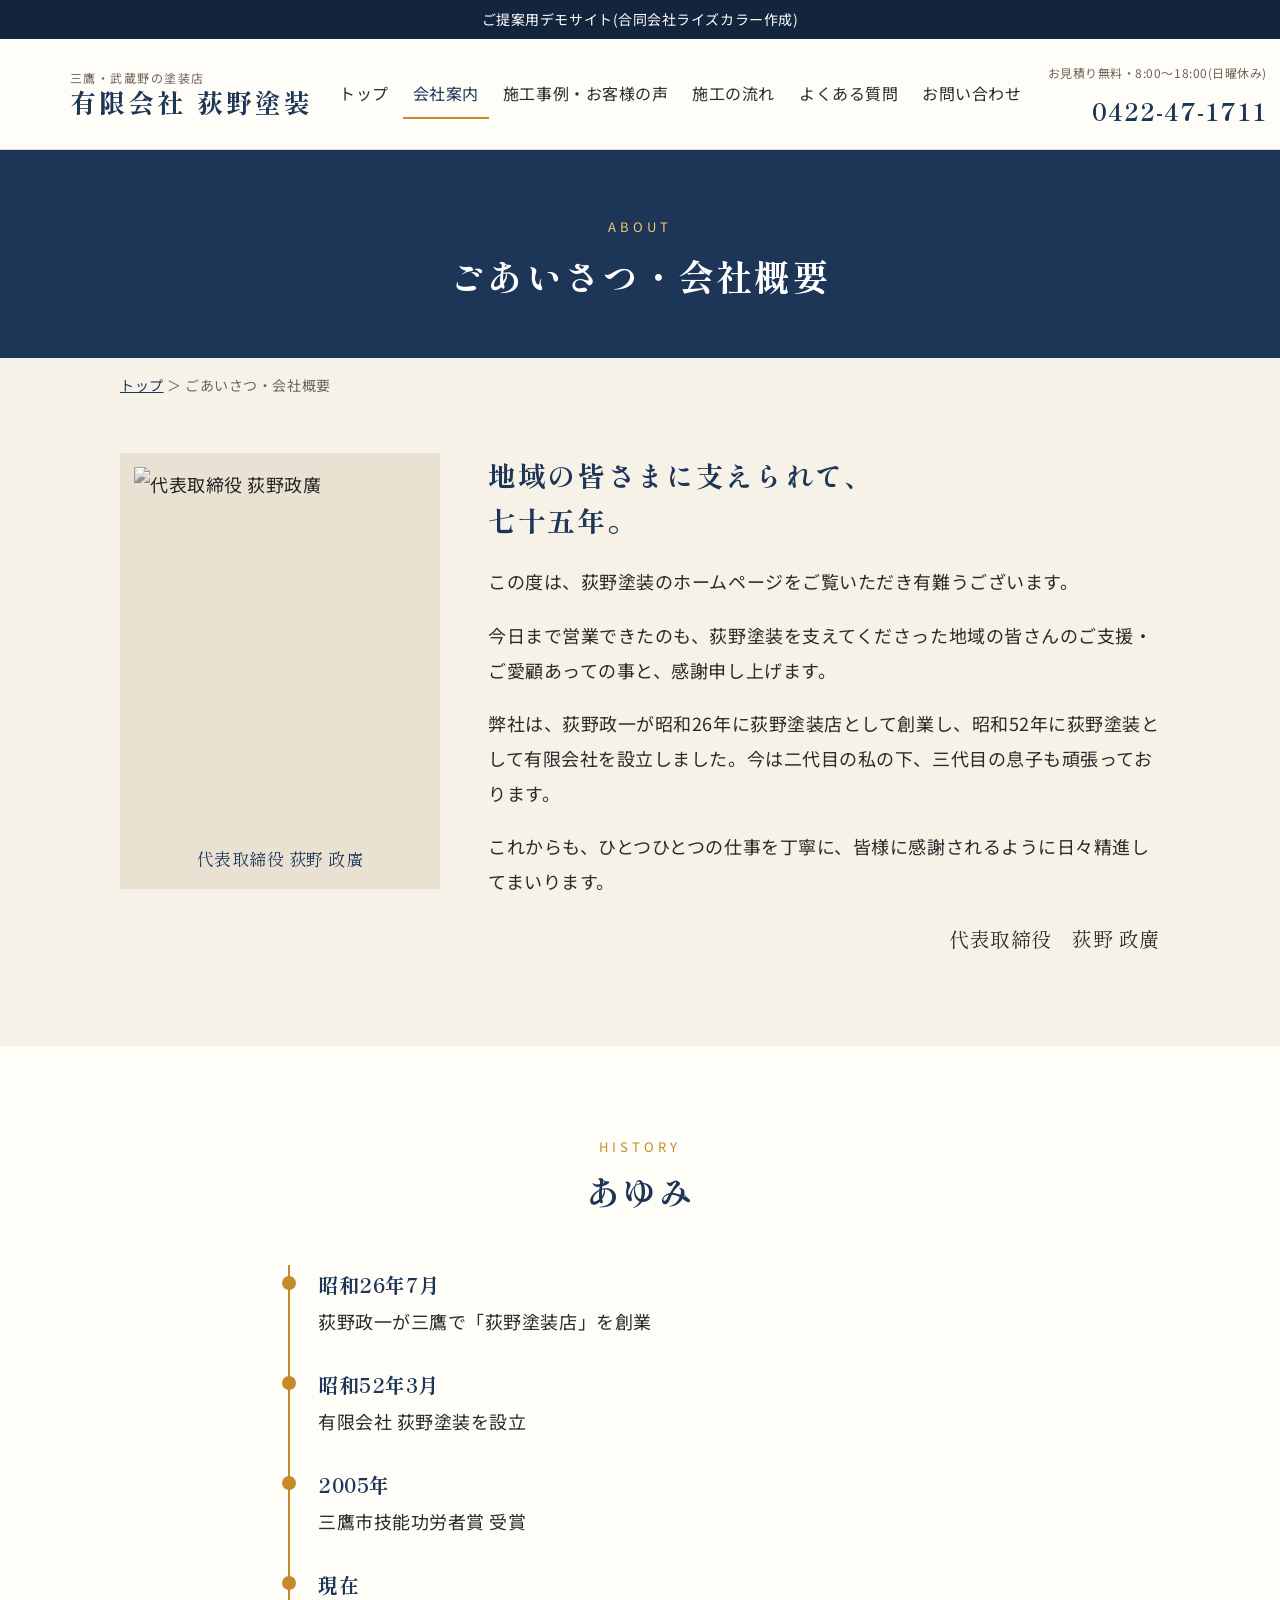
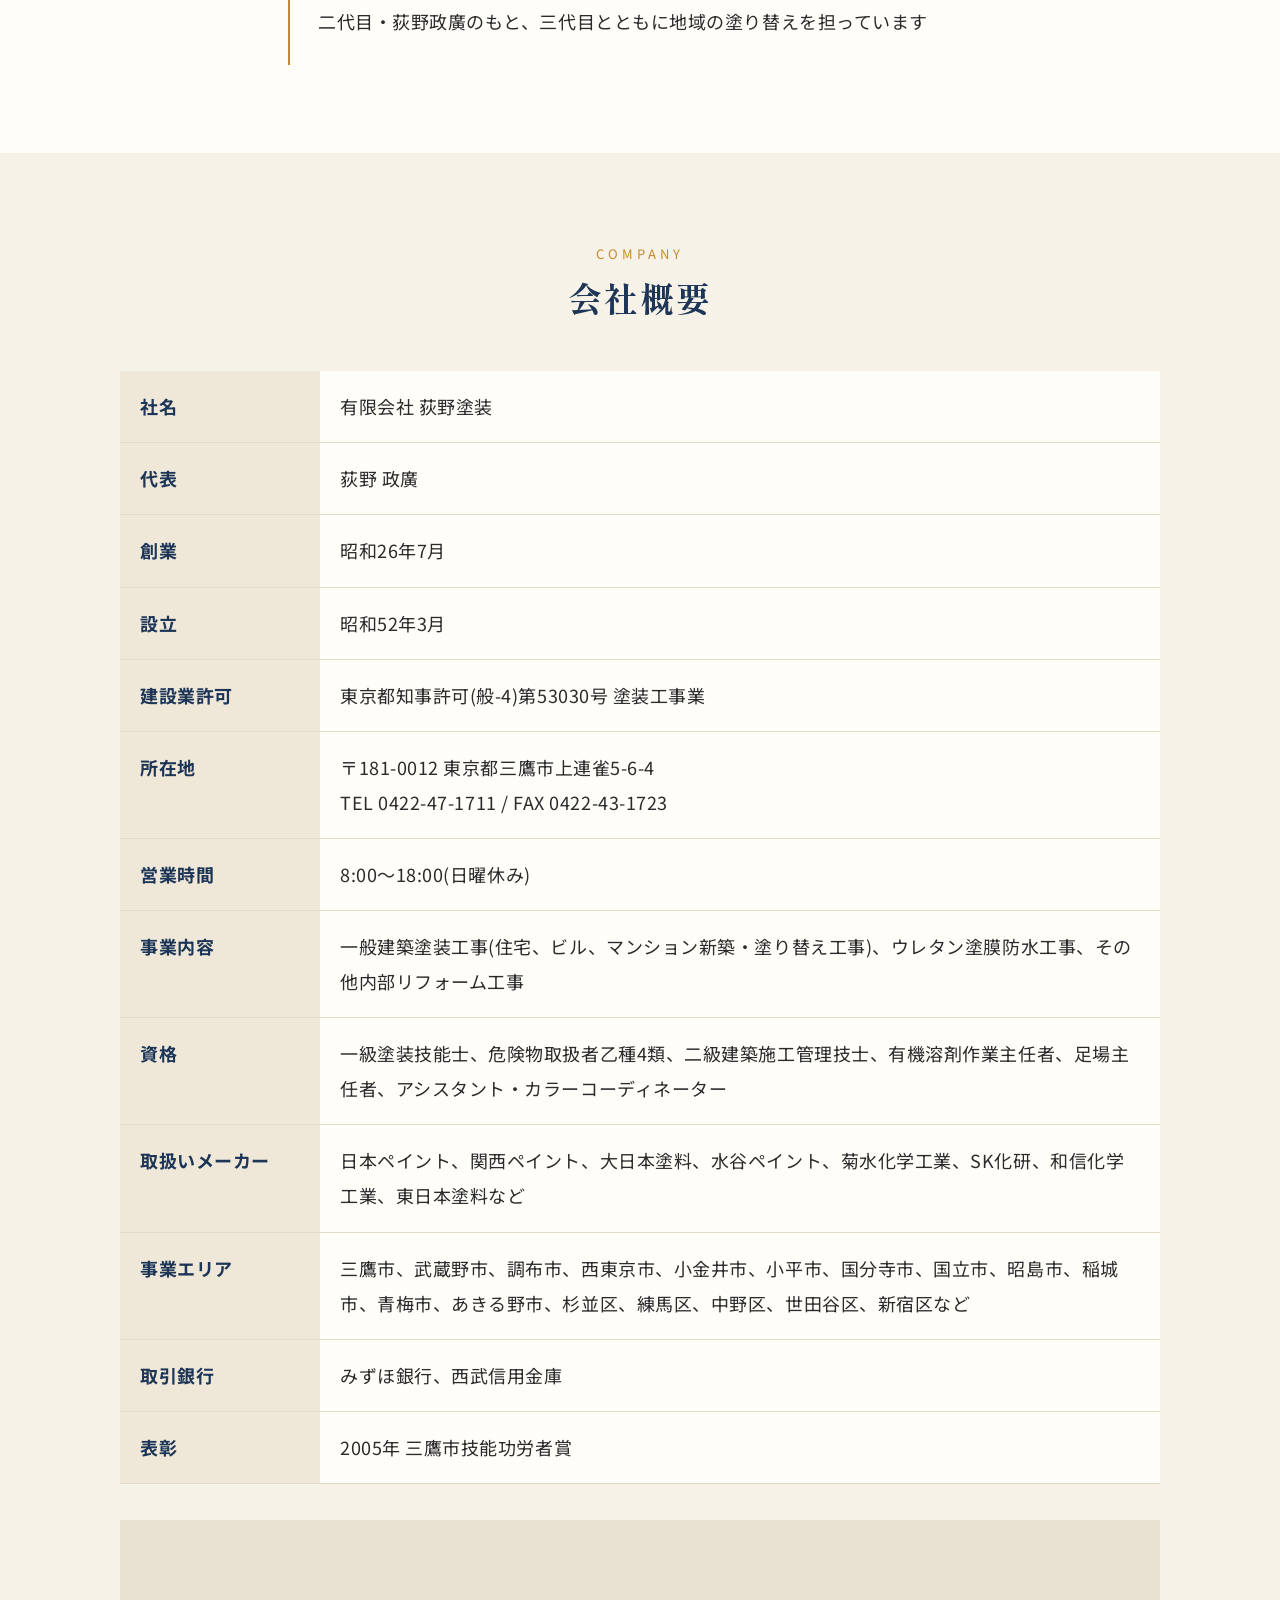
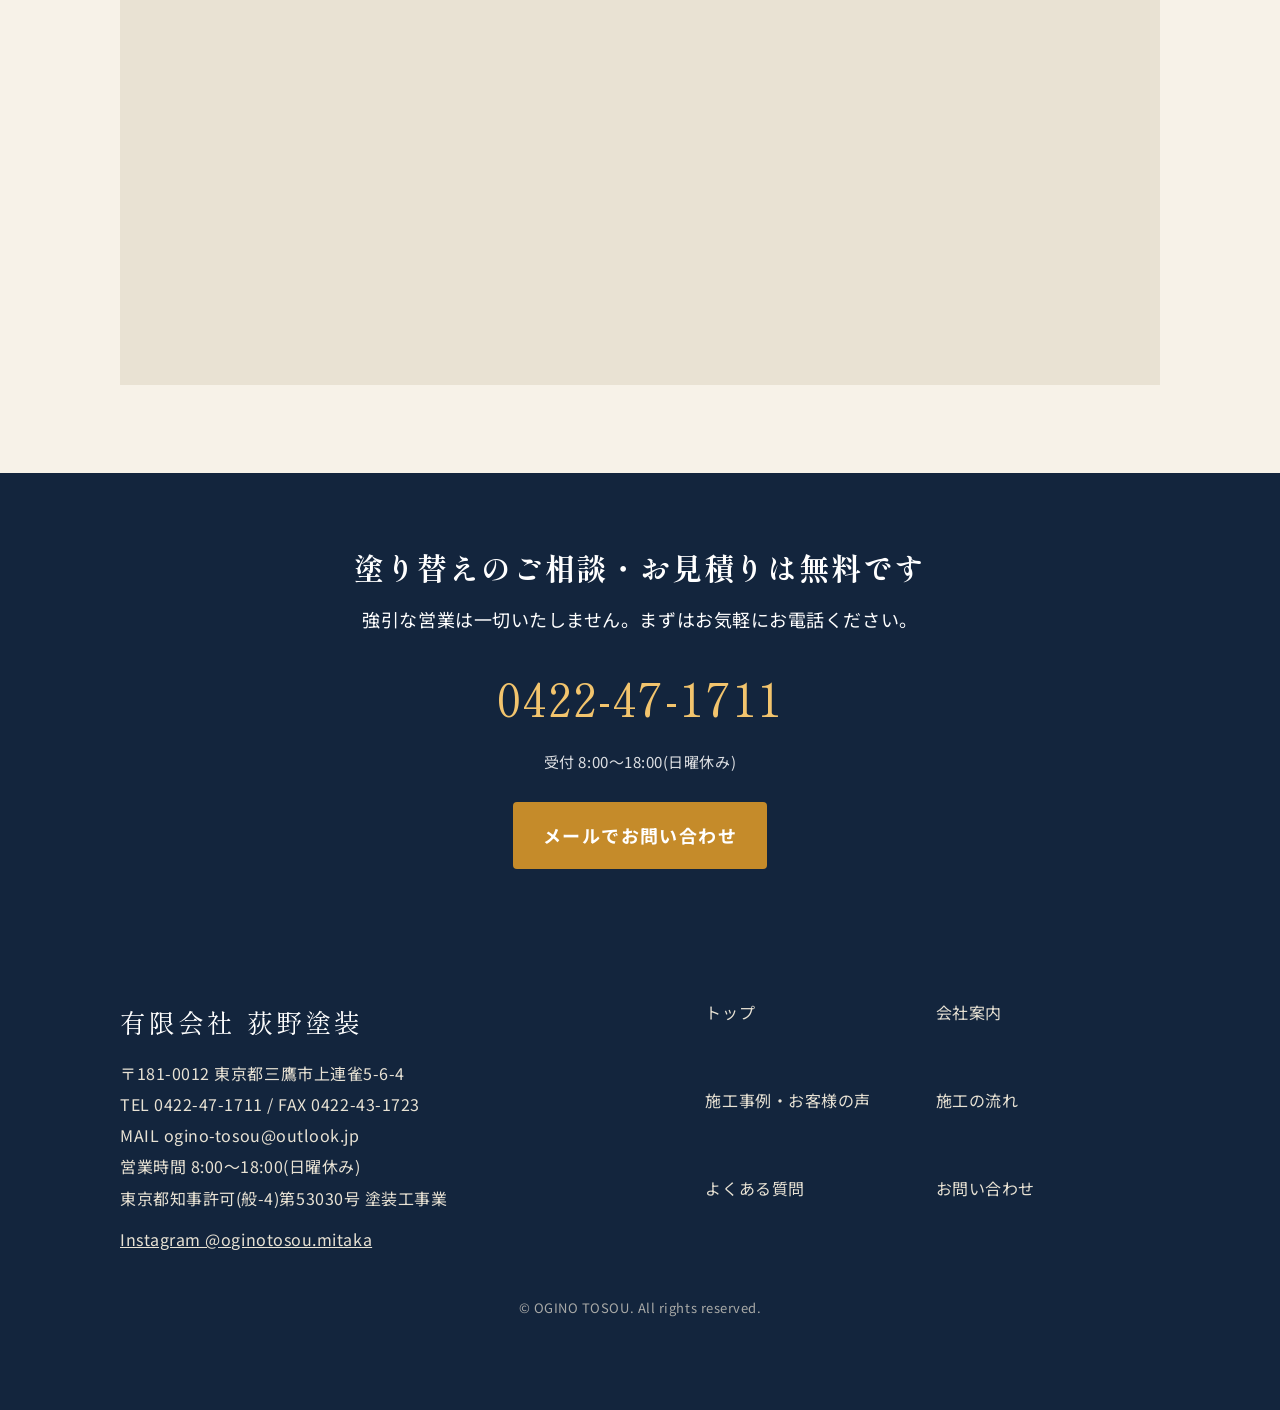
==== about.html @ 43fe6e18 "荻野塗装様 ご提案用デモサイト Co-Authored-By: Claude Opus 5.5 <noreply@anthropic.com> Claude-Session: https://clau" ====
<!doctype html>
<html lang="ja">
<head>
<meta charset="utf-8">
<meta name="viewport" content="width=device-width, initial-scale=1">
<meta name="robots" content="noindex, nofollow">
<title>ごあいさつ・会社概要｜荻野塗装</title>
<meta name="description" content="三鷹市・武蔵野市で昭和26年創業。三代続く地元の塗装店、荻野塗装。屋根・外壁・鉄部・木部の塗り替え、防水工事。お見積り無料。">
<link rel="preconnect" href="https://fonts.googleapis.com"><link rel="preconnect" href="https://fonts.gstatic.com" crossorigin>
<link href="https://fonts.googleapis.com/css2?family=Noto+Sans+JP:wght@400;700&family=Shippori+Mincho:wght@500;700&display=swap" rel="stylesheet">
<link rel="stylesheet" href="style.css">
</head>
<body>
<div class="topbar">ご提案用デモサイト(合同会社ライズカラー作成)</div>
<header class="site">
  <div class="hd">
    <a class="logo" href="index.html"><small>三鷹・武蔵野の塗装店</small><span>有限会社 荻野塗装</span></a>
    <nav class="gnav" id="gnav"><ul><li><a href="index.html">トップ</a></li><li><a href="about.html" class="on">会社案内</a></li><li><a href="works.html">施工事例・お客様の声</a></li><li><a href="flow.html">施工の流れ</a></li><li><a href="faq.html">よくある質問</a></li><li><a href="contact.html">お問い合わせ</a></li></ul></nav>
    <a class="hd-tel" href="tel:0422-47-1711"><small>お見積り無料・8:00〜18:00(日曜休み)</small><b>0422-47-1711</b></a>
    <button class="menu-btn" onclick="document.getElementById('gnav').classList.toggle('open')">メニュー</button>
  </div>
</header>
<div class="ptitle"><span class="en">ABOUT</span><h1>ごあいさつ・会社概要</h1></div><div class="wrap crumb"><a href="index.html">トップ</a> ＞ ごあいさつ・会社概要</div>
<section style="padding-top:40px">
  <div class="wrap greet">
    <figure class="portrait"><img src="https://www.ogino-tosou.com/img/company/ceo_photo.png" alt="代表取締役 荻野政廣"><figcaption>代表取締役 荻野 政廣</figcaption></figure>
    <div>
      <h3>地域の皆さまに支えられて、<br>七十五年。</h3>
      <p>この度は、荻野塗装のホームページをご覧いただき有難うございます。</p>
      <p>今日まで営業できたのも、荻野塗装を支えてくださった地域の皆さんのご支援・ご愛顧あっての事と、感謝申し上げます。</p>
      <p>弊社は、荻野政一が昭和26年に荻野塗装店として創業し、昭和52年に荻野塗装として有限会社を設立しました。今は二代目の私の下、三代目の息子も頑張っております。</p>
      <p>これからも、ひとつひとつの仕事を丁寧に、皆様に感謝されるように日々精進してまいります。</p>
      <p class="sign">代表取締役　荻野 政廣</p>
    </div>
  </div>
</section>

<section class="bg-paper">
  <div class="wrap" style="max-width:760px">
    <div class="sec-head"><span class="en">HISTORY</span><h2>あゆみ</h2></div>
    <ul class="history">
      <li><b>昭和26年7月</b>荻野政一が三鷹で「荻野塗装店」を創業</li>
      <li><b>昭和52年3月</b>有限会社 荻野塗装を設立</li>
      <li><b>2005年</b>三鷹市技能功労者賞 受賞</li>
      <li><b>現在</b>二代目・荻野政廣のもと、三代目とともに地域の塗り替えを担っています</li>
    </ul>
  </div>
</section>

<section>
  <div class="wrap">
    <div class="sec-head"><span class="en">COMPANY</span><h2>会社概要</h2></div>
    <table class="info">
      <tr><th>社名</th><td>有限会社 荻野塗装</td></tr>
      <tr><th>代表</th><td>荻野 政廣</td></tr>
      <tr><th>創業</th><td>昭和26年7月</td></tr>
      <tr><th>設立</th><td>昭和52年3月</td></tr>
      <tr><th>建設業許可</th><td>東京都知事許可(般-4)第53030号 塗装工事業</td></tr>
      <tr><th>所在地</th><td>〒181-0012 東京都三鷹市上連雀5-6-4<br>TEL 0422-47-1711 / FAX 0422-43-1723</td></tr>
      <tr><th>営業時間</th><td>8:00〜18:00(日曜休み)</td></tr>
      <tr><th>事業内容</th><td>一般建築塗装工事(住宅、ビル、マンション新築・塗り替え工事)、ウレタン塗膜防水工事、その他内部リフォーム工事</td></tr>
      <tr><th>資格</th><td>一級塗装技能士、危険物取扱者乙種4類、二級建築施工管理技士、有機溶剤作業主任者、足場主任者、アシスタント・カラーコーディネーター</td></tr>
      <tr><th>取扱いメーカー</th><td>日本ペイント、関西ペイント、大日本塗料、水谷ペイント、菊水化学工業、SK化研、和信化学工業、東日本塗料など</td></tr>
      <tr><th>事業エリア</th><td>三鷹市、武蔵野市、調布市、西東京市、小金井市、小平市、国分寺市、国立市、昭島市、稲城市、青梅市、あきる野市、杉並区、練馬区、中野区、世田谷区、新宿区など</td></tr>
      <tr><th>取引銀行</th><td>みずほ銀行、西武信用金庫</td></tr>
      <tr><th>表彰</th><td>2005年 三鷹市技能功労者賞</td></tr>
    </table>
    <div style="margin-top:36px;aspect-ratio:16/7;background:#e9e2d3">
      <iframe title="地図" src="https://www.google.com/maps?q=%E6%9D%B1%E4%BA%AC%E9%83%BD%E4%B8%89%E9%B7%B9%E5%B8%82%E4%B8%8A%E9%80%A3%E9%9B%805-6-4&output=embed" style="border:0;width:100%;height:100%" loading="lazy"></iframe>
    </div>
  </div>
</section>

<section class="cta">
  <h2>塗り替えのご相談・お見積りは無料です</h2>
  <p>強引な営業は一切いたしません。まずはお気軽にお電話ください。</p>
  <a class="tel" href="tel:0422-47-1711">0422-47-1711</a>
  <small>受付 8:00〜18:00(日曜休み)</small>
  <div class="btns" style="justify-content:center"><a class="btn btn-k" href="contact.html">メールでお問い合わせ</a></div>
</section>
<footer class="site">
  <div class="wrap ft">
    <div>
      <div class="name">有限会社 荻野塗装</div>
      <p>〒181-0012 東京都三鷹市上連雀5-6-4<br>TEL 0422-47-1711 / FAX 0422-43-1723<br>MAIL ogino-tosou@outlook.jp<br>営業時間 8:00〜18:00(日曜休み)<br>東京都知事許可(般-4)第53030号 塗装工事業</p>
      <p style="margin-top:10px"><a href="https://www.instagram.com/oginotosou.mitaka" target="_blank" rel="noopener">Instagram @oginotosou.mitaka</a></p>
    </div>
    <ul><li><a href="index.html">トップ</a></li><li><a href="about.html">会社案内</a></li><li><a href="works.html">施工事例・お客様の声</a></li><li><a href="flow.html">施工の流れ</a></li><li><a href="faq.html">よくある質問</a></li><li><a href="contact.html">お問い合わせ</a></li></ul>
  </div>
  <p class="copy">© OGINO TOSOU. All rights reserved.</p>
</footer>
<div class="fix-tel"><a class="t" href="tel:0422-47-1711">電話で相談する</a><a class="m" href="contact.html">メールで相談</a></div>
<script>
document.querySelectorAll('.case').forEach(function(c){
  var b=c.querySelectorAll('.sw button');
  b.forEach(function(x,i){x.addEventListener('click',function(){
    b.forEach(function(y){y.classList.remove('on')});x.classList.add('on');
    c.classList.toggle('show-after',i===1);
    var l=c.querySelector('.lbl'); if(l) l.textContent=i===1?'施工後':'施工前';
  })});
});
var tabs=document.querySelectorAll('.case-tabs button');
tabs.forEach(function(t){t.addEventListener('click',function(){
  tabs.forEach(function(y){y.classList.remove('on')});t.classList.add('on');
  var f=t.dataset.f;
  document.querySelectorAll('.cases .case').forEach(function(c){c.style.display=(f==='all'||c.dataset.area===f)?'':'none'});
})});
</script>
</body>
</html>
---- style.css ----
:root{
  --kinari:#f7f2e8;
  --paper:#fffdf8;
  --ai:#1d3557;
  --ai-deep:#13253d;
  --karashi:#c58b2a;
  --sumi:#2b2b2b;
  --gray:#6b6459;
  --line:#e2d9c6;
}
*{box-sizing:border-box;margin:0;padding:0}
html{scroll-behavior:smooth}
body{
  font-family:"Noto Sans JP","Hiragino Kaku Gothic ProN",sans-serif;
  color:var(--sumi);background:var(--kinari);
  font-size:18px;line-height:1.95;letter-spacing:.03em;
}
img{max-width:100%;display:block}
a{color:inherit}
.mincho{font-family:"Shippori Mincho","Noto Serif JP","Hiragino Mincho ProN",serif}
h1,h2,h3{font-family:"Shippori Mincho","Noto Serif JP","Hiragino Mincho ProN",serif;font-weight:700;letter-spacing:.06em;line-height:1.5}
.wrap{max-width:1080px;margin:0 auto;padding:0 20px}

/* header */
.topbar{background:var(--ai-deep);color:#fff;font-size:14px;text-align:center;padding:6px 16px}
header.site{background:var(--paper);border-bottom:1px solid var(--line);position:sticky;top:0;z-index:50}
.hd{display:flex;align-items:center;justify-content:space-between;gap:16px;padding:14px 20px;max-width:1180px;margin:0 auto}
.logo{text-decoration:none;display:flex;flex-direction:column;line-height:1.3;white-space:nowrap}
.logo small{font-size:12px;color:var(--gray);letter-spacing:.12em}
.logo span{font-family:"Shippori Mincho",serif;font-size:26px;font-weight:700;color:var(--ai);letter-spacing:.12em}
nav.gnav ul{display:flex;gap:4px;list-style:none}
nav.gnav a{display:block;padding:8px 10px;text-decoration:none;font-size:16px;white-space:nowrap;color:var(--sumi);border-bottom:2px solid transparent}
nav.gnav a:hover,nav.gnav a.on{border-bottom-color:var(--karashi);color:var(--ai)}
.hd-tel{text-align:right;text-decoration:none;white-space:nowrap}
.hd-tel b{display:block;font-family:"Shippori Mincho",serif;font-size:24px;color:var(--ai);letter-spacing:.04em}
.hd-tel small{font-size:12px;color:var(--gray)}
.menu-btn{display:none;background:none;border:1px solid var(--line);border-radius:6px;padding:8px 12px;font-size:15px;color:var(--ai)}

/* hero */
.hero{position:relative;color:#fff;min-height:560px;display:flex;align-items:center;overflow:hidden}
.hero .bg{position:absolute;inset:0;background-size:cover;background-position:center}
.hero .bg::after{content:"";position:absolute;inset:0;background:linear-gradient(90deg,rgba(19,37,61,.88) 0%,rgba(19,37,61,.6) 55%,rgba(19,37,61,.25) 100%)}
.hero .inner{position:relative;max-width:1080px;margin:0 auto;padding:80px 20px;width:100%}
.hero .since{display:inline-block;border:1px solid rgba(255,255,255,.6);padding:4px 16px;font-size:15px;letter-spacing:.2em;margin-bottom:22px}
.hero h1{font-size:44px;line-height:1.55;margin-bottom:22px}
.hero h1 em{font-style:normal;color:#f2c46d}
.hero p{font-size:19px;max-width:560px;margin-bottom:34px}
.btns{display:flex;gap:14px;flex-wrap:wrap}
.btn{display:inline-block;padding:16px 30px;border-radius:4px;text-decoration:none;font-weight:700;font-size:18px;letter-spacing:.08em}
.btn-k{background:var(--karashi);color:#fff}
.btn-w{background:#fff;color:var(--ai)}
.btn-ai{background:var(--ai);color:#fff}

/* sections */
section{padding:88px 0}
.sec-head{text-align:center;margin-bottom:48px}
.sec-head .en{display:block;font-size:13px;letter-spacing:.3em;color:var(--karashi);margin-bottom:6px}
.sec-head h2{font-size:34px;color:var(--ai)}
.sec-head p{margin-top:14px;color:var(--gray)}
.bg-paper{background:var(--paper)}
.bg-ai{background:var(--ai);color:#fff}
.bg-ai .sec-head h2{color:#fff}

/* page title */
.ptitle{background:var(--ai);color:#fff;padding:64px 0 56px;text-align:center}
.ptitle .en{display:block;font-size:13px;letter-spacing:.3em;color:#f2c46d;margin-bottom:8px}
.ptitle h1{font-size:36px}
.crumb{font-size:14px;color:var(--gray);padding-top:14px;padding-bottom:14px}
.crumb a{color:var(--ai)}

/* numbers */
.nums{display:grid;grid-template-columns:repeat(3,1fr);gap:20px}
.num{background:var(--paper);border:1px solid var(--line);padding:30px 20px;text-align:center}
.num b{display:block;font-family:"Shippori Mincho",serif;font-size:46px;color:var(--ai);line-height:1.2}
.num b small{font-size:20px}
.num span{font-size:16px;color:var(--gray)}

/* strengths */
.strs{display:grid;grid-template-columns:repeat(3,1fr);gap:26px}
.str{background:var(--paper);border-top:4px solid var(--karashi);padding:32px 28px}
.str h3{font-size:23px;color:var(--ai);margin-bottom:12px}

/* greeting */
.greet{display:grid;grid-template-columns:320px 1fr;gap:48px;align-items:start}
.portrait{background:#e9e2d3;padding:14px}
.portrait img{width:100%;filter:grayscale(1) contrast(1.05);aspect-ratio:4/5;object-fit:cover}
.portrait figcaption{text-align:center;font-family:"Shippori Mincho",serif;font-size:17px;margin-top:10px;color:var(--ai)}
.greet h3{font-size:28px;color:var(--ai);margin-bottom:22px;line-height:1.6}
.greet p+p{margin-top:1em}
.sign{margin-top:26px;text-align:right;font-family:"Shippori Mincho",serif;font-size:20px}

/* timeline */
.history{border-left:2px solid var(--karashi);margin-left:8px;padding-left:28px}
.history li{list-style:none;position:relative;padding-bottom:26px}
.history li::before{content:"";position:absolute;left:-36px;top:11px;width:14px;height:14px;border-radius:50%;background:var(--karashi)}
.history b{font-family:"Shippori Mincho",serif;color:var(--ai);font-size:20px;display:block}

/* table */
table.info{width:100%;border-collapse:collapse;background:var(--paper)}
table.info th,table.info td{border-bottom:1px solid var(--line);padding:18px 20px;text-align:left;vertical-align:top}
table.info th{width:200px;background:#efe8d9;font-weight:700;color:var(--ai);white-space:nowrap}

/* works */
.case-tabs{display:flex;justify-content:center;gap:10px;flex-wrap:wrap;margin-bottom:36px}
.case-tabs button{font:inherit;font-size:16px;padding:10px 22px;border:1px solid var(--ai);background:#fff;color:var(--ai);border-radius:30px;cursor:pointer}
.case-tabs button.on{background:var(--ai);color:#fff}
.cases{display:grid;grid-template-columns:repeat(2,1fr);gap:32px}
.case{background:var(--paper);border:1px solid var(--line)}
.case .ba{position:relative;aspect-ratio:4/3;background:#ddd;overflow:hidden}
.case .ba img{position:absolute;inset:0;width:100%;height:100%;object-fit:cover;transition:opacity .4s}
.case .ba .af{opacity:0}
.case.show-after .ba .af{opacity:1}
.case .ba .lbl{position:absolute;left:12px;top:12px;background:var(--ai);color:#fff;font-size:14px;padding:3px 12px;letter-spacing:.1em}
.case .sw{display:grid;grid-template-columns:1fr 1fr}
.case .sw button{font:inherit;font-size:16px;padding:12px;border:none;background:#efe8d9;color:var(--ai);cursor:pointer}
.case .sw button.on{background:var(--karashi);color:#fff;font-weight:700}
.case .body{padding:22px 24px 26px}
.case .area{font-size:14px;color:var(--karashi);letter-spacing:.1em}
.case h3{font-size:23px;color:var(--ai)}
.single .ba img{opacity:1}

/* voices */
.voices{display:grid;grid-template-columns:repeat(2,1fr);gap:26px}
.voice{background:var(--paper);border:1px solid var(--line);padding:28px 28px 26px;position:relative}
.voice::before{content:"“";position:absolute;right:20px;top:-6px;font-family:"Shippori Mincho",serif;font-size:90px;color:#ead9b4;line-height:1}
.v-meta{display:flex;flex-wrap:wrap;gap:8px 14px;align-items:center;margin-bottom:12px;font-size:15px}
.v-meta .who{font-family:"Shippori Mincho",serif;font-size:20px;color:var(--ai);font-weight:700}
.v-meta .stars{color:var(--karashi);letter-spacing:2px}
.v-meta .date{color:var(--gray)}
.v-tags{display:flex;flex-wrap:wrap;gap:6px;margin-bottom:12px}
.v-tags span{font-size:13px;background:#efe8d9;color:var(--ai);padding:2px 10px;border-radius:3px}
.voice p{font-size:17px}
.v-note{text-align:center;margin-top:30px;font-size:15px;color:var(--gray)}

/* flow */
.flow{counter-reset:f;display:grid;gap:18px}
.step{display:grid;grid-template-columns:120px 1fr;background:var(--paper);border:1px solid var(--line)}
.step .no{background:var(--ai);color:#fff;display:flex;flex-direction:column;align-items:center;justify-content:center;font-family:"Shippori Mincho",serif}
.step .no small{font-size:13px;letter-spacing:.2em;color:#f2c46d}
.step .no b{font-size:34px;line-height:1.1}
.step .tx{padding:22px 28px}
.step h3{font-size:22px;color:var(--ai);margin-bottom:6px}

/* faq */
.faq details{background:var(--paper);border:1px solid var(--line);margin-bottom:14px}
.faq summary{list-style:none;cursor:pointer;padding:22px 56px 22px 24px;font-weight:700;font-size:19px;color:var(--ai);position:relative}
.faq summary::-webkit-details-marker{display:none}
.faq summary::before{content:"Q";font-family:"Shippori Mincho",serif;color:var(--karashi);margin-right:12px;font-size:22px}
.faq summary::after{content:"＋";position:absolute;right:22px;top:20px;color:var(--karashi)}
.faq details[open] summary::after{content:"－"}
.faq .a{padding:0 24px 24px 56px}
.faq .a img{margin-top:14px;max-width:420px}

/* cta */
.cta{background:var(--ai-deep);color:#fff;text-align:center;padding:72px 20px}
.cta h2{font-size:30px;margin-bottom:12px}
.cta .tel{display:block;font-family:"Shippori Mincho",serif;font-size:46px;color:#f2c46d;text-decoration:none;letter-spacing:.04em;margin:16px 0 4px}
.cta small{display:block;margin-bottom:26px;opacity:.85}

/* form */
.form{background:var(--paper);border:1px solid var(--line);padding:40px}
.form label{display:block;font-weight:700;color:var(--ai);margin:20px 0 8px}
.form label .req{background:var(--karashi);color:#fff;font-size:12px;padding:2px 8px;margin-left:8px;border-radius:2px}
.form input,.form select,.form textarea{width:100%;font:inherit;font-size:18px;padding:14px;border:1px solid #cfc4ad;background:#fff;border-radius:3px}
.form textarea{min-height:180px}
.form .send{margin-top:30px;text-align:center}
.form .send button{font:inherit;font-size:19px;font-weight:700;background:var(--karashi);color:#fff;border:none;padding:16px 60px;border-radius:4px;cursor:pointer}
.demo-msg{display:none;margin-top:16px;color:var(--karashi);font-weight:700}

/* footer */
footer.site{background:var(--ai-deep);color:#e8e2d4;padding:56px 0 90px;font-size:16px}
.ft{display:grid;grid-template-columns:1.2fr 1fr;gap:40px}
.ft .name{font-family:"Shippori Mincho",serif;font-size:26px;color:#fff;letter-spacing:.12em;margin-bottom:10px}
.ft ul{list-style:none;display:grid;grid-template-columns:1fr 1fr;gap:6px}
.ft ul a{text-decoration:none}
.copy{text-align:center;font-size:13px;margin-top:40px;opacity:.7}

/* fixed tel (sp) */
.fix-tel{display:none}

@media (max-width:1240px){.hd-tel{display:none}}
@media (max-width:1020px){
  body{font-size:17px}
  nav.gnav{display:none;position:absolute;left:0;right:0;top:100%;background:var(--paper);border-bottom:1px solid var(--line)}
  nav.gnav.open{display:block}
  nav.gnav ul{flex-direction:column;padding:10px 20px}
  nav.gnav a{padding:14px 4px;font-size:18px;border-bottom:1px solid var(--line)}
  .hd-tel{display:none}
  .menu-btn{display:block}
  .logo span{font-size:22px}
  .hero{min-height:480px}
  .hero h1{font-size:30px}
  .ptitle h1{font-size:27px}
  .hero p{font-size:17px}
  section{padding:64px 0}
  .sec-head h2{font-size:27px}
  .nums{grid-template-columns:1fr}
  .strs,.cases,.voices{grid-template-columns:1fr}
  .greet{grid-template-columns:1fr;gap:28px}
  .greet h3{font-size:22px}
  .portrait{max-width:300px;margin:0 auto}
  table.info th{width:auto;display:block;border-bottom:none;padding-bottom:4px}
  table.info td{display:block;padding-top:4px}
  .step{grid-template-columns:76px 1fr}
  .step .no b{font-size:26px}
  .step .tx{padding:18px 18px}
  .faq .a{padding:0 20px 22px 20px}
  .form{padding:24px 18px}
  .ft{grid-template-columns:1fr}
  .cta .tel{font-size:36px}
  .fix-tel{display:flex;position:fixed;left:0;right:0;bottom:0;z-index:60}
  .fix-tel a{flex:1;text-align:center;padding:14px 6px;text-decoration:none;font-weight:700;font-size:17px;color:#fff}
  .fix-tel .t{background:var(--karashi)}
  .fix-tel .m{background:var(--ai)}
}
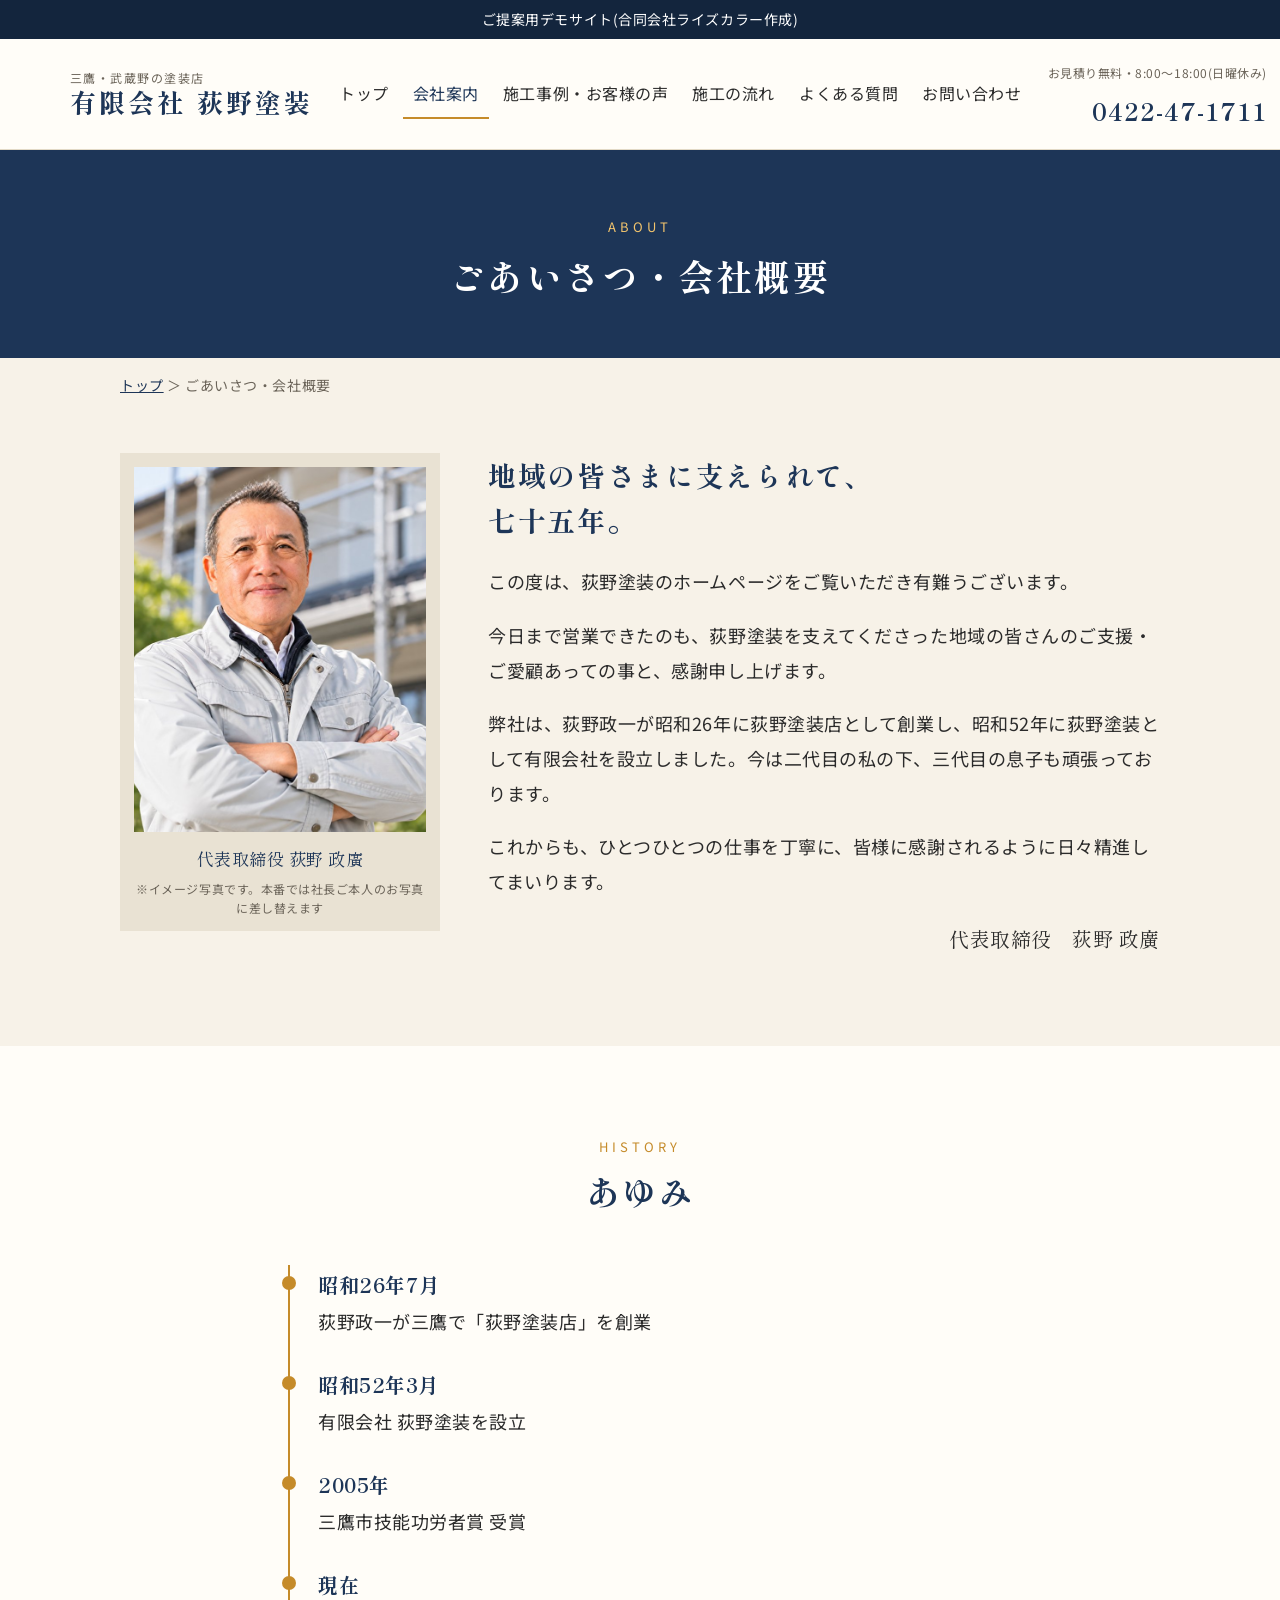
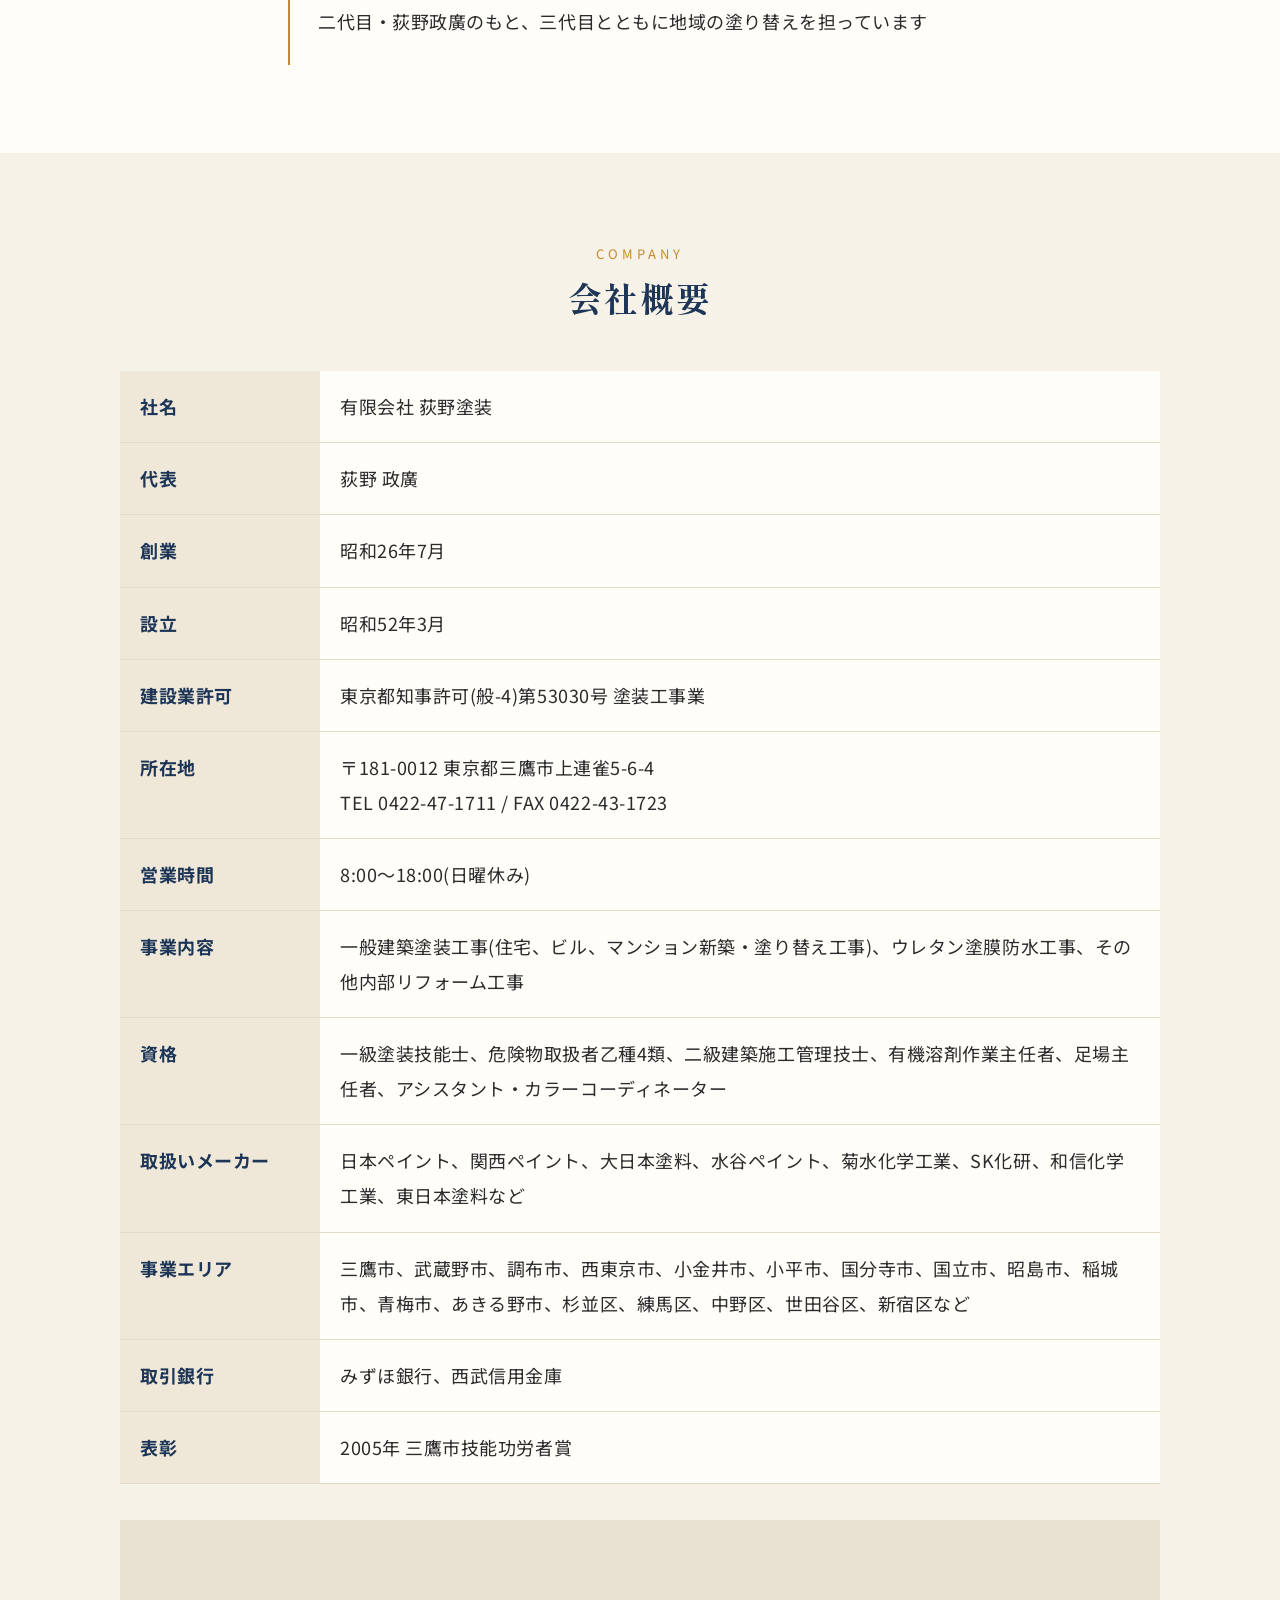
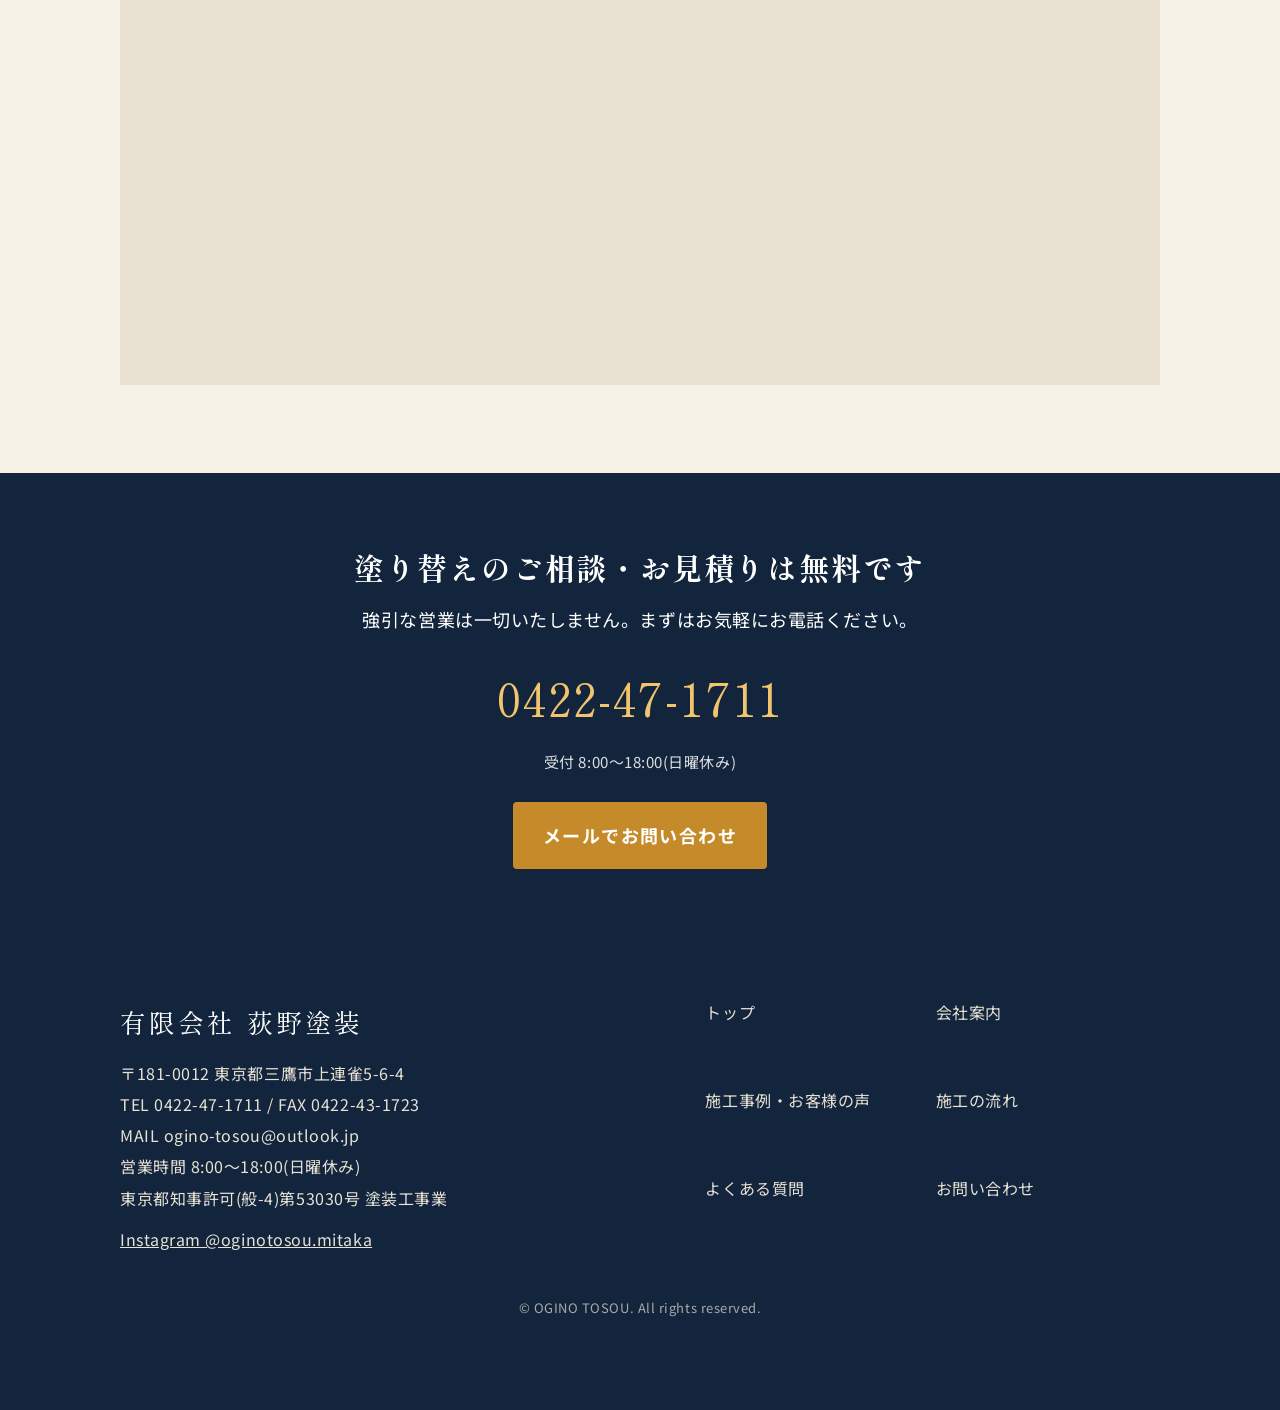
==== commit 71f0063f: "代表写真をイメージ写真に差し替え Co-Authored-By: Claude Opus 5.5 <noreply@anthropic.com> Claude-Session: https://cla" ====
--- a/about.html
+++ b/about.html
@@ -23,7 +23,7 @@
 <div class="ptitle"><span class="en">ABOUT</span><h1>ごあいさつ・会社概要</h1></div><div class="wrap crumb"><a href="index.html">トップ</a> ＞ ごあいさつ・会社概要</div>
 <section style="padding-top:40px">
   <div class="wrap greet">
-    <figure class="portrait"><img src="https://www.ogino-tosou.com/img/company/ceo_photo.png" alt="代表取締役 荻野政廣"><figcaption>代表取締役 荻野 政廣</figcaption></figure>
+    <figure class="portrait"><img src="ceo.jpg" alt="代表取締役 荻野政廣"><figcaption>代表取締役 荻野 政廣<small>※イメージ写真です。本番では社長ご本人のお写真に差し替えます</small></figcaption></figure>
     <div>
       <h3>地域の皆さまに支えられて、<br>七十五年。</h3>
       <p>この度は、荻野塗装のホームページをご覧いただき有難うございます。</p>
--- a/style.css
+++ b/style.css
@@ -83,7 +83,8 @@
 /* greeting */
 .greet{display:grid;grid-template-columns:320px 1fr;gap:48px;align-items:start}
 .portrait{background:#e9e2d3;padding:14px}
-.portrait img{width:100%;filter:grayscale(1) contrast(1.05);aspect-ratio:4/5;object-fit:cover}
+.portrait img{width:100%;aspect-ratio:4/5;object-fit:cover;object-position:center top}
+.portrait figcaption small{display:block;font-family:"Noto Sans JP",sans-serif;font-size:12px;color:var(--gray);line-height:1.6;margin-top:4px}
 .portrait figcaption{text-align:center;font-family:"Shippori Mincho",serif;font-size:17px;margin-top:10px;color:var(--ai)}
 .greet h3{font-size:28px;color:var(--ai);margin-bottom:22px;line-height:1.6}
 .greet p+p{margin-top:1em}
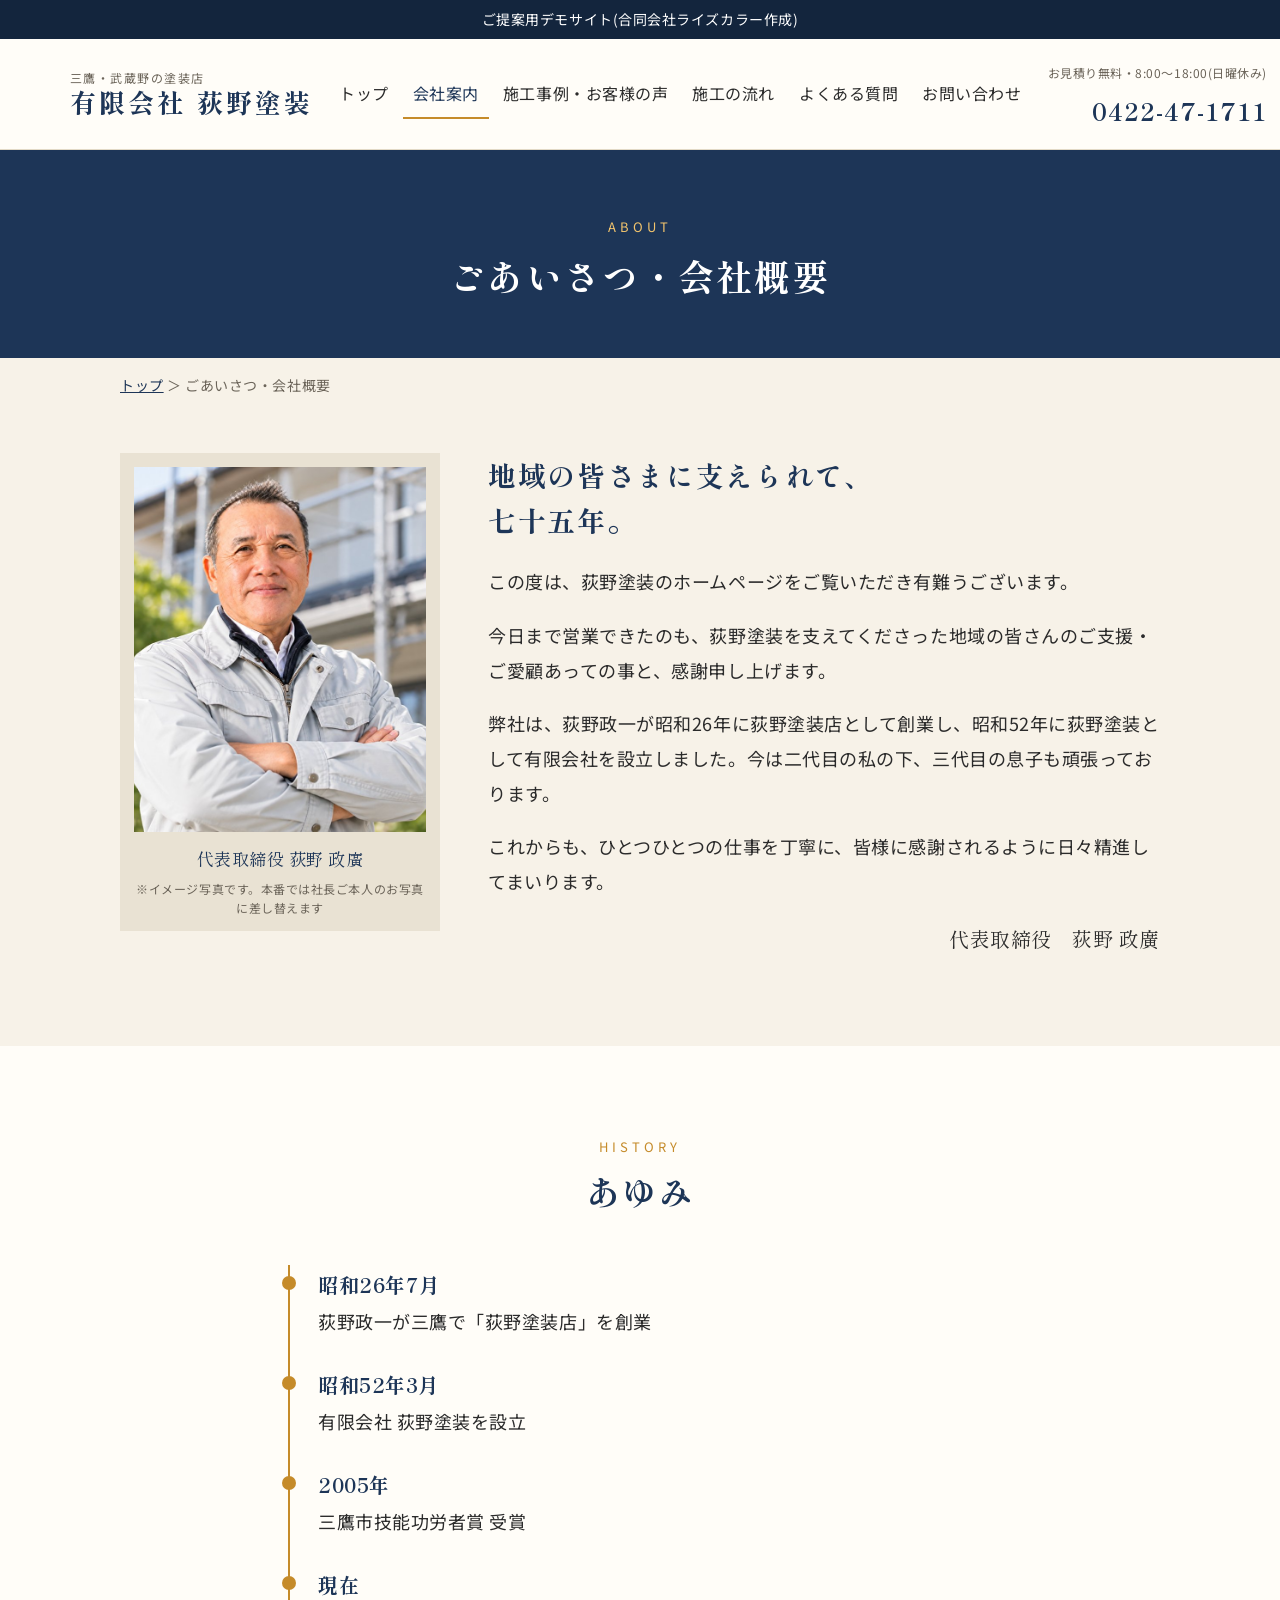
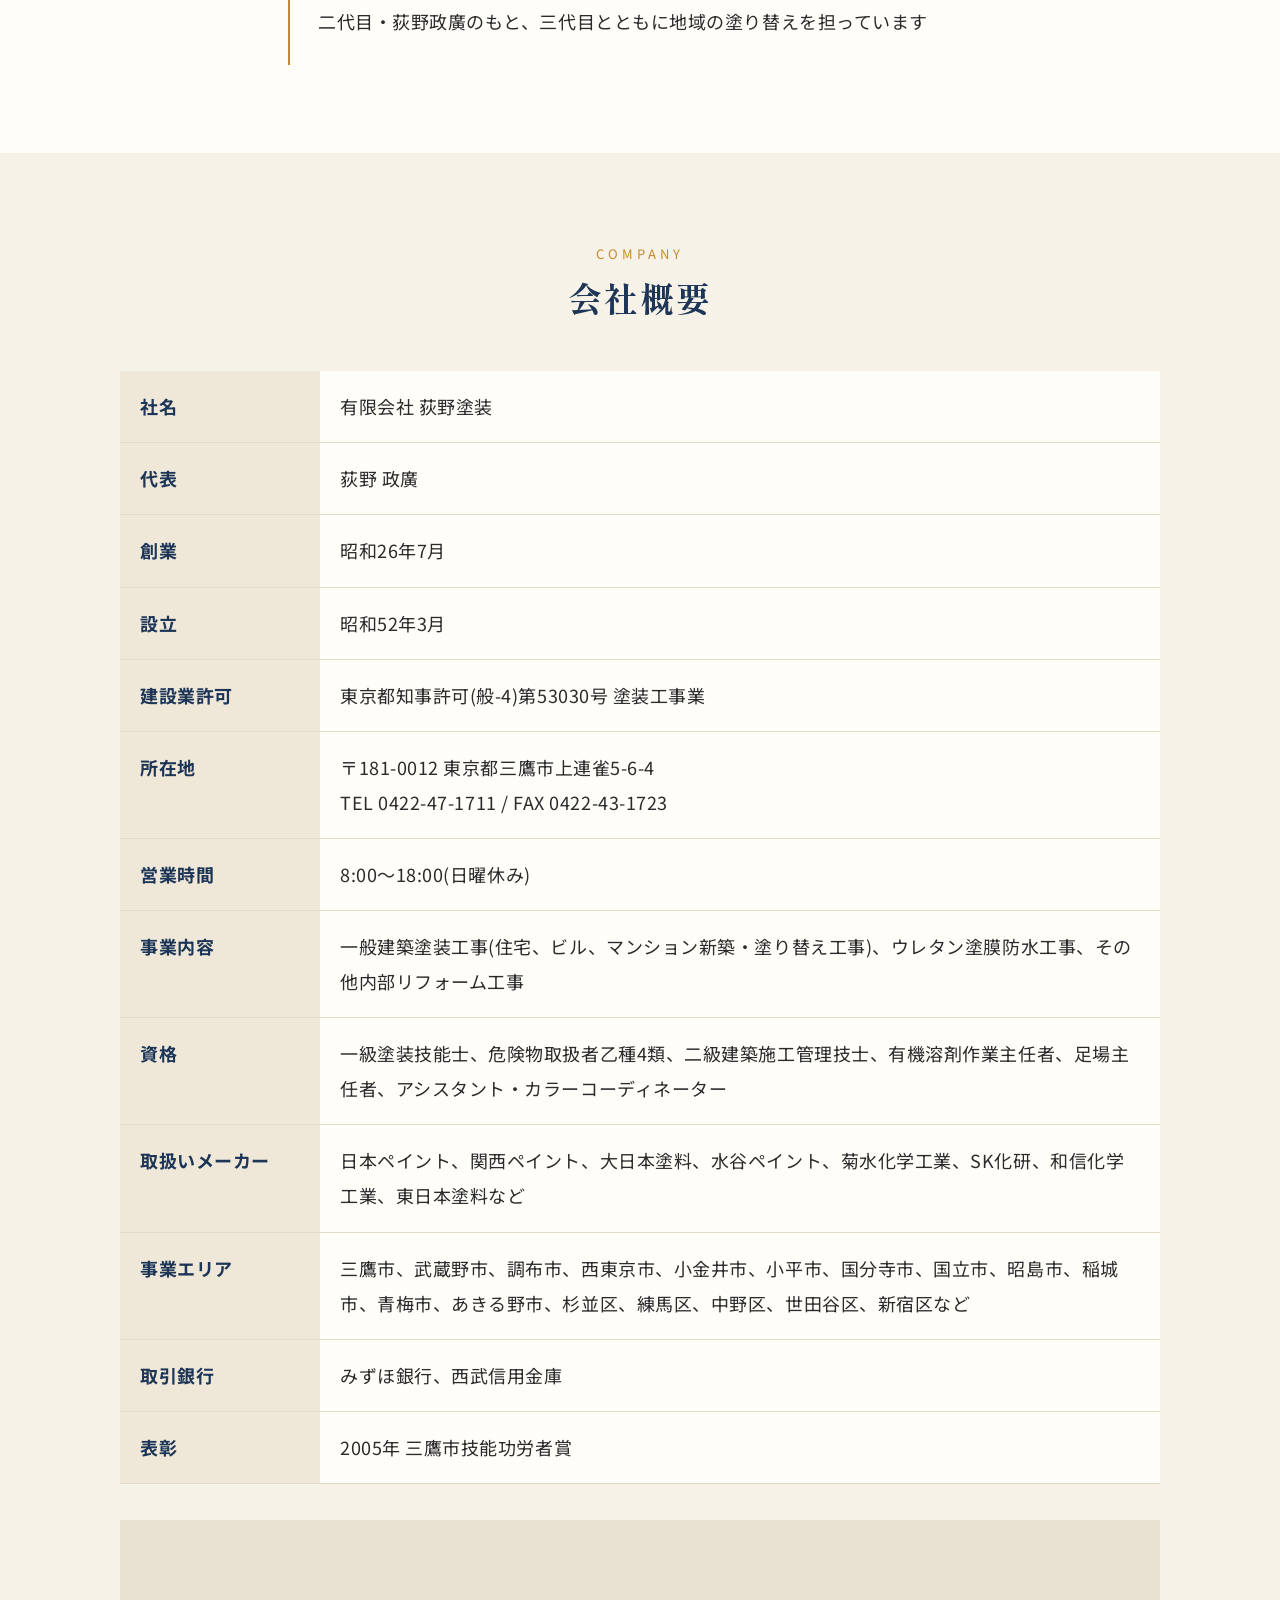
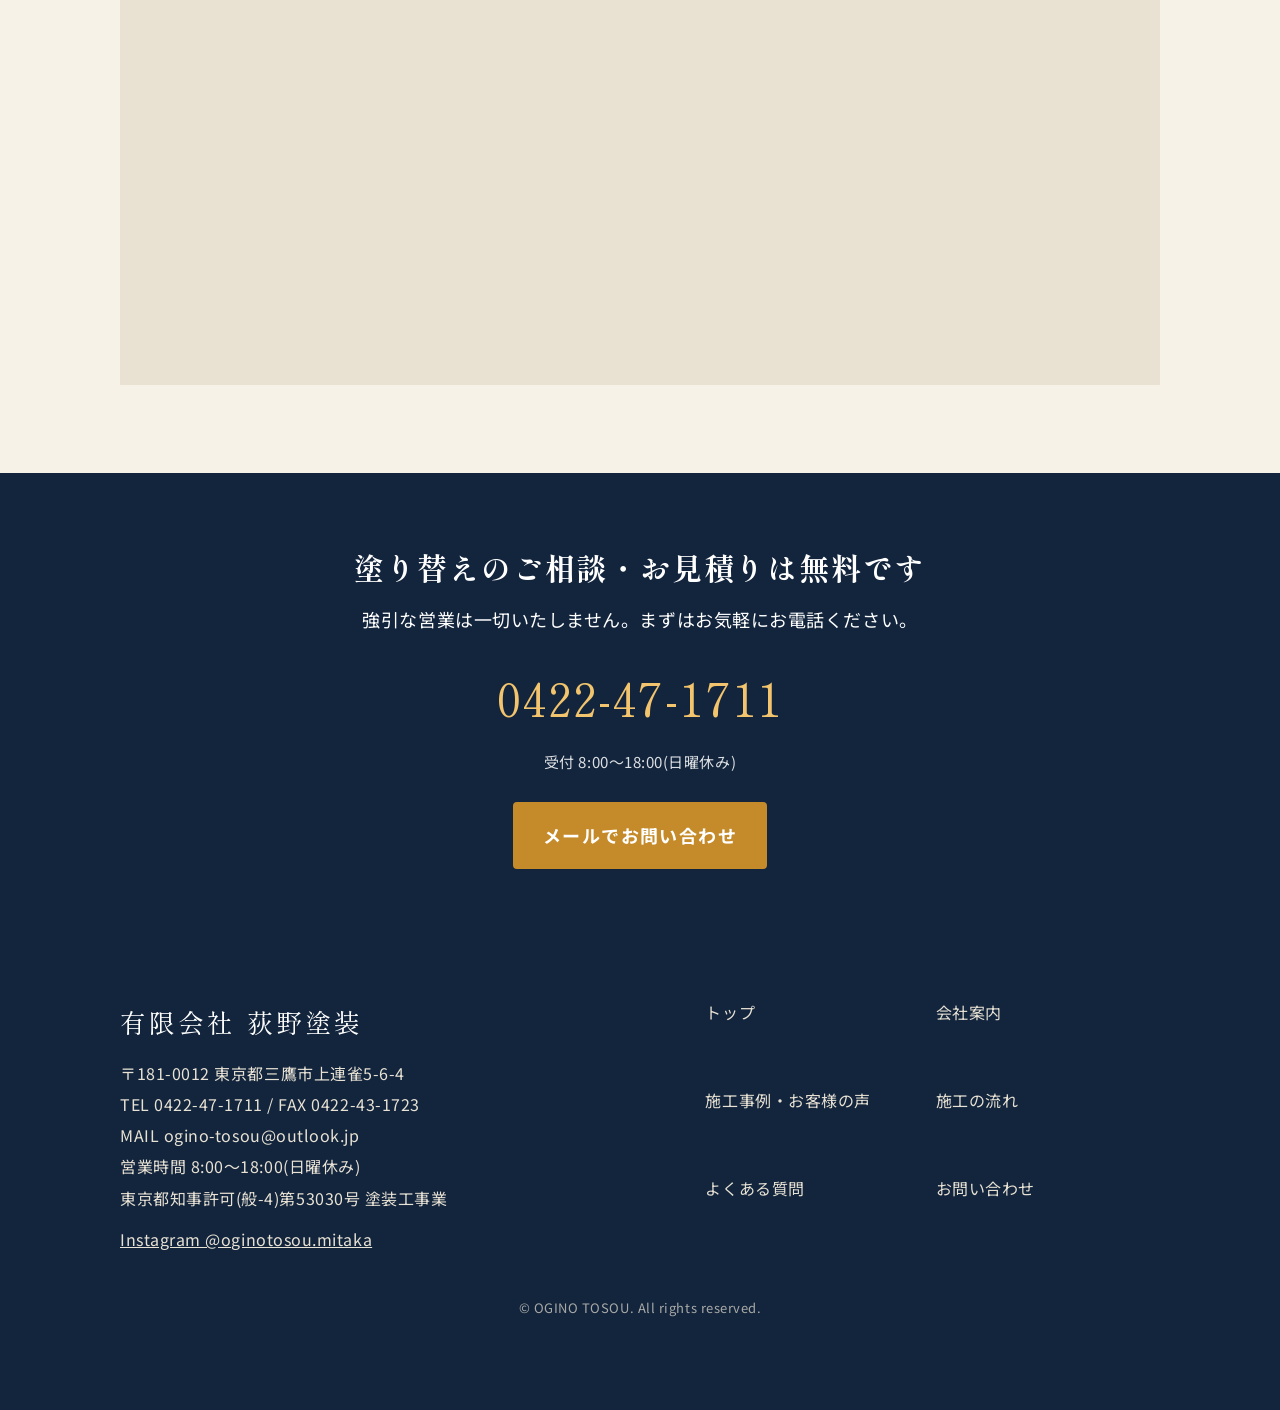
==== commit eb9cbd90: "アニメーションを追加(ファーストビュー・ホバー・スクロール表示・数字のカウントアップ) Co-Authored-By: Claude Opus 5.5 <noreply@anthropic.com> " ====
--- a/about.html
+++ b/about.html
@@ -91,6 +91,24 @@
 </footer>
 <div class="fix-tel"><a class="t" href="tel:0422-47-1711">電話で相談する</a><a class="m" href="contact.html">メールで相談</a></div>
 <script>
+document.documentElement.classList.add('js');
+(function(){
+  var els=document.querySelectorAll('.sec-head,.num,.str,.case,.voice,.step,.greet>*,.history li,.faq details,table.info,.form');
+  var io=('IntersectionObserver' in window)?new IntersectionObserver(function(es){es.forEach(function(en){if(en.isIntersecting){en.target.classList.add('in');io.unobserve(en.target)}})},{threshold:.12,rootMargin:'0px 0px -40px 0px'}):null;
+  els.forEach(function(el){
+    el.classList.add('rv');
+    var sib=Array.prototype.indexOf.call(el.parentNode.children,el);
+    el.style.transitionDelay=Math.min(sib,5)*0.08+'s';
+    if(io) io.observe(el); else el.classList.add('in');
+  });
+  setTimeout(function(){els.forEach(function(el){el.classList.add('in')})},4000);
+  document.querySelectorAll('.num b').forEach(function(b){
+    var n=b.firstChild; var to=parseInt(n.textContent,10); if(isNaN(to)) return;
+    var o=new IntersectionObserver(function(es){if(!es[0].isIntersecting) return; o.disconnect();
+      var t0=null; function st(t){if(!t0)t0=t; var k=Math.min((t-t0)/1200,1); n.textContent=Math.round(to*(1-Math.pow(1-k,3))); if(k<1) requestAnimationFrame(st)} requestAnimationFrame(st);});
+    o.observe(b);
+  });
+})();
 document.querySelectorAll('.case').forEach(function(c){
   var b=c.querySelectorAll('.sw button');
   b.forEach(function(x,i){x.addEventListener('click',function(){
--- a/style.css
+++ b/style.css
@@ -214,3 +214,43 @@
   .fix-tel .t{background:var(--karashi)}
   .fix-tel .m{background:var(--ai)}
 }
+
+/* ===== animation ===== */
+@keyframes heroUp{from{opacity:0;transform:translateY(28px)}to{opacity:1;transform:none}}
+@keyframes heroZoom{from{transform:scale(1.12)}to{transform:scale(1)}}
+@keyframes shine{0%{left:-60%}60%,100%{left:130%}}
+@keyframes pulse{0%,100%{box-shadow:0 0 0 0 rgba(197,139,42,.55)}50%{box-shadow:0 0 0 12px rgba(197,139,42,0)}}
+.hero .bg{animation:heroZoom 9s ease-out both}
+.hero .since{animation:heroUp .9s .2s both}
+.hero h1{animation:heroUp .9s .45s both}
+.hero p{animation:heroUp .9s .7s both}
+.hero .btns{animation:heroUp .9s .95s both}
+.ptitle h1,.ptitle .en{animation:heroUp .8s .15s both}
+
+.btn{position:relative;overflow:hidden;transition:transform .25s,box-shadow .25s}
+.btn:hover{transform:translateY(-3px);box-shadow:0 10px 22px rgba(19,37,61,.22)}
+.btn::after{content:"";position:absolute;top:0;left:-60%;width:40%;height:100%;background:linear-gradient(100deg,transparent,rgba(255,255,255,.45),transparent);transform:skewX(-20deg)}
+.btn-k::after{animation:shine 3.5s 1.5s infinite}
+.btn:hover::after{animation:shine .8s}
+.hero .btn-k{animation:pulse 2.4s 2s infinite}
+
+nav.gnav a{transition:color .2s,border-color .2s}
+.str,.case,.voice,.num,.step,.faq details{transition:transform .3s,box-shadow .3s}
+.str:hover,.case:hover,.voice:hover,.num:hover{transform:translateY(-6px);box-shadow:0 14px 30px rgba(19,37,61,.14)}
+.step:hover{transform:translateX(6px);box-shadow:0 8px 20px rgba(19,37,61,.1)}
+.case .ba img{transition:opacity .4s,transform .6s}
+.case:hover .ba img{transform:scale(1.05)}
+.portrait{transition:transform .4s}
+.portrait:hover{transform:rotate(-1deg) scale(1.02)}
+.case-tabs button{transition:background .2s,color .2s,transform .2s}
+.case-tabs button:hover{transform:translateY(-2px)}
+.fix-tel .t{animation:pulse 2.4s 3s infinite}
+
+/* scroll reveal: 表示が速く、見えにくくならない程度に */
+.js .rv{opacity:0;transform:translateY(24px);transition:opacity .6s ease,transform .6s ease}
+.js .rv.in{opacity:1;transform:none}
+
+@media (prefers-reduced-motion:reduce){
+  *,*::before,*::after{animation:none!important;transition:none!important}
+  .js .rv{opacity:1;transform:none}
+}
